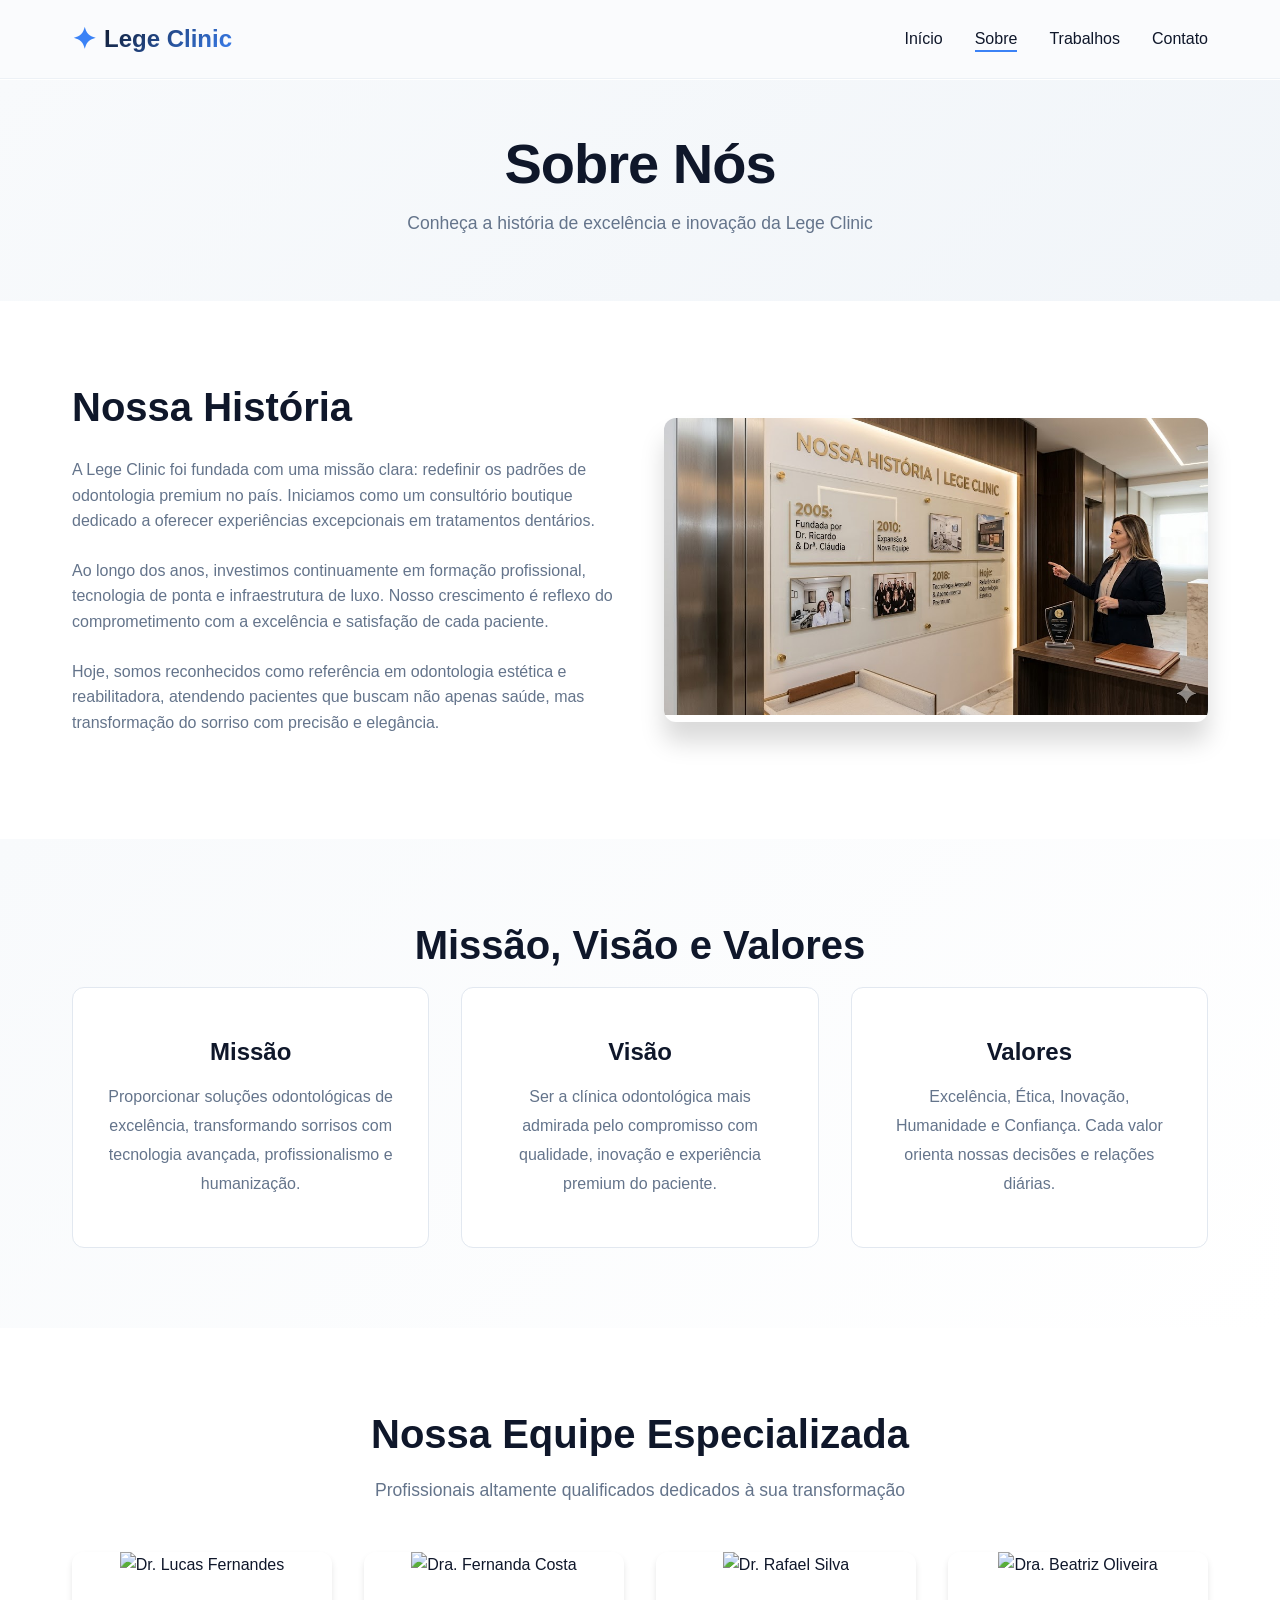
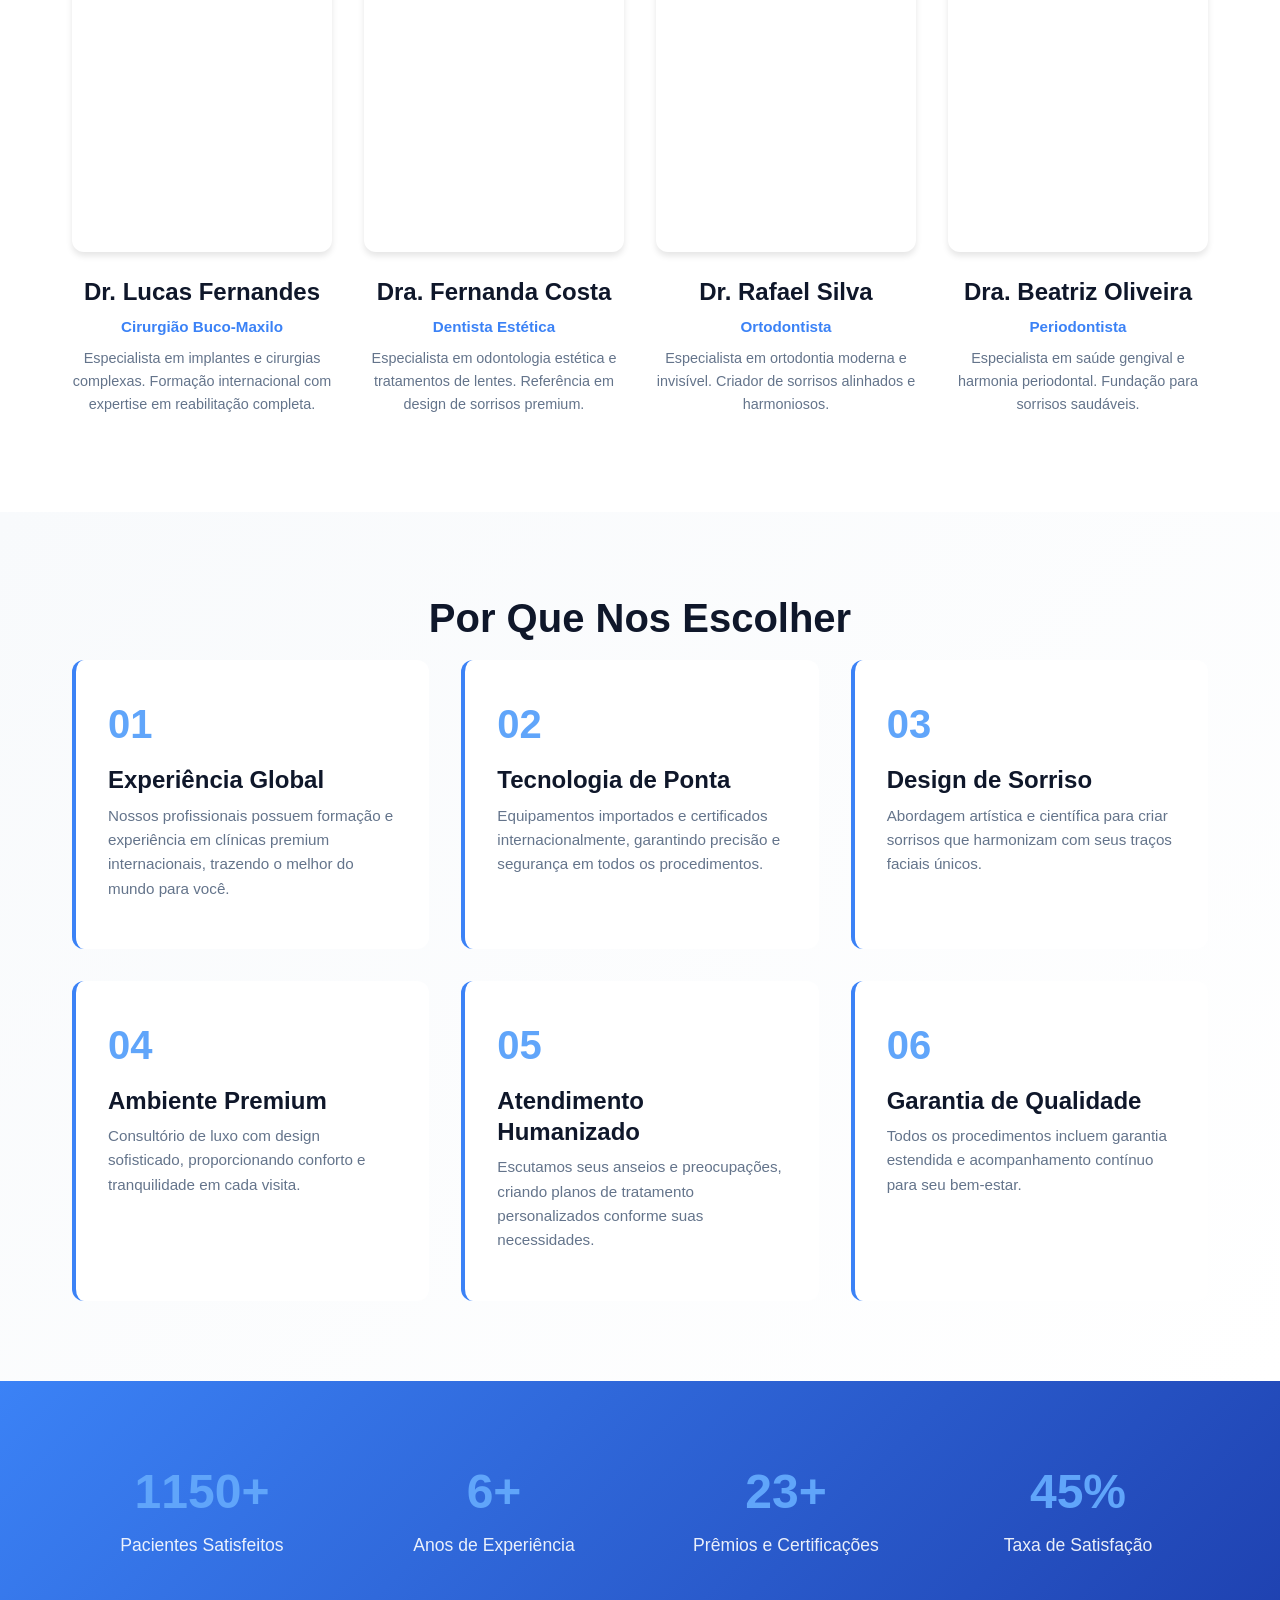
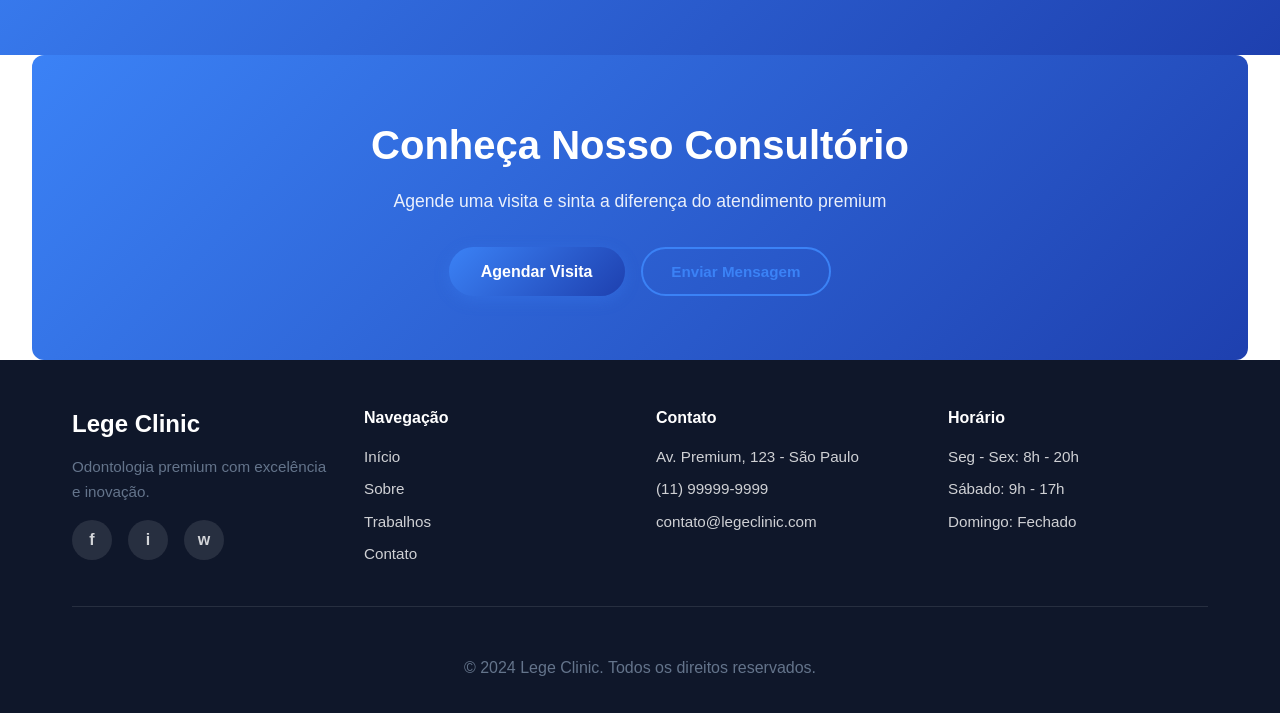
==== sobre.html @ b1e6cc41 "docs: finalização do site de clinica" ====
<!DOCTYPE html>
<html lang="pt-BR">
<head>
    <meta charset="UTF-8">
    <meta name="viewport" content="width=device-width, initial-scale=1.0">
    <title>Sobre - Lege Clinic</title>
    <link rel="stylesheet" href="style.css">
</head>
<body>
    <!-- Navigation -->
    <nav class="navbar">
        <div class="navbar-container">
            <div class="navbar-logo">
                <a href="index.html">
                    <span class="logo-icon">✦</span>
                    <span class="logo-text">Lege Clinic</span>
                </a>
            </div>
            <ul class="nav-menu">
                <li class="nav-item"><a href="index.html" class="nav-link">Início</a></li>
                <li class="nav-item"><a href="sobre.html" class="nav-link active">Sobre</a></li>
                <li class="nav-item"><a href="trabalhos.html" class="nav-link">Trabalhos</a></li>
                <li class="nav-item"><a href="contato.html" class="nav-link">Contato</a></li>
            </ul>
            <div class="hamburger">
                <span></span>
                <span></span>
                <span></span>
            </div>
        </div>
    </nav>

    <!-- Page Header -->
    <div class="page-header">
        <div class="container">
            <h1>Sobre Nós</h1>
            <p>Conheça a história de excelência e inovação da Lege Clinic</p>
        </div>
    </div>

    <!-- About Story -->
    <section class="about-story">
        <div class="container">
            <div class="story-content">
                <div class="story-text">
                    <h2>Nossa História</h2>
                    <p>A Lege Clinic foi fundada com uma missão clara: redefinir os padrões de odontologia premium no país. Iniciamos como um consultório boutique dedicado a oferecer experiências excepcionais em tratamentos dentários.</p>
                    <p>Ao longo dos anos, investimos continuamente em formação profissional, tecnologia de ponta e infraestrutura de luxo. Nosso crescimento é reflexo do comprometimento com a excelência e satisfação de cada paciente.</p>
                    <p>Hoje, somos reconhecidos como referência em odontologia estética e reabilitadora, atendendo pacientes que buscam não apenas saúde, mas transformação do sorriso com precisão e elegância.</p>
                </div>
                <div class="story-image">
                    <img src="img/História da Clínica.jpg" alt="História da Clínica">
                </div>
            </div>
        </div>
    </section>

    <!-- Mission Vision Values -->
    <section class="mvv">
        <div class="container">
            <h2 class="section-center">Missão, Visão e Valores</h2>
            <div class="mvv-grid">
                <div class="mvv-card">
                    <div class="mvv-icon icon-mission"></div>
                    <h3>Missão</h3>
                    <p>Proporcionar soluções odontológicas de excelência, transformando sorrisos com tecnologia avançada, profissionalismo e humanização.</p>
                </div>
                <div class="mvv-card">
                    <div class="mvv-icon icon-vision"></div>
                    <h3>Visão</h3>
                    <p>Ser a clínica odontológica mais admirada pelo compromisso com qualidade, inovação e experiência premium do paciente.</p>
                </div>
                <div class="mvv-card">
                    <div class="mvv-icon icon-values"></div>
                    <h3>Valores</h3>
                    <p>Excelência, Ética, Inovação, Humanidade e Confiança. Cada valor orienta nossas decisões e relações diárias.</p>
                </div>
            </div>
        </div>
    </section>

    <!-- Team Section -->
    <section class="team">
        <div class="container">
            <div class="section-header">
                <h2>Nossa Equipe Especializada</h2>
                <p>Profissionais altamente qualificados dedicados à sua transformação</p>
            </div>
            <div class="team-grid">
                <div class="team-member">
                    <div class="member-image">
                        <img src="https://images.unsplash.com/photo-1507003211169-0a1dd7228f2d?w=400&h=400&fit=crop" alt="Dr. Lucas Fernandes">
                    </div>
                    <h3>Dr. Lucas Fernandes</h3>
                    <p class="speciality">Cirurgião Buco-Maxilo</p>
                    <p class="bio">Especialista em implantes e cirurgias complexas. Formação internacional com expertise em reabilitação completa.</p>
                </div>
                <div class="team-member">
                    <div class="member-image">
                        <img src="https://images.unsplash.com/photo-1494790108377-be9c29b29330?w=400&h=400&fit=crop" alt="Dra. Fernanda Costa">
                    </div>
                    <h3>Dra. Fernanda Costa</h3>
                    <p class="speciality">Dentista Estética</p>
                    <p class="bio">Especialista em odontologia estética e tratamentos de lentes. Referência em design de sorrisos premium.</p>
                </div>
                <div class="team-member">
                    <div class="member-image">
                        <img src="https://images.unsplash.com/photo-1500648767791-00dcc994a43e?w=400&h=400&fit=crop" alt="Dr. Rafael Silva">
                    </div>
                    <h3>Dr. Rafael Silva</h3>
                    <p class="speciality">Ortodontista</p>
                    <p class="bio">Especialista em ortodontia moderna e invisível. Criador de sorrisos alinhados e harmoniosos.</p>
                </div>
                <div class="team-member">
                    <div class="member-image">
                        <img src="https://images.unsplash.com/photo-1438761681033-6461ffad8d80?w=400&h=400&fit=crop" alt="Dra. Beatriz Oliveira">
                    </div>
                    <h3>Dra. Beatriz Oliveira</h3>
                    <p class="speciality">Periodontista</p>
                    <p class="bio">Especialista em saúde gengival e harmonia periodontal. Fundação para sorrisos saudáveis.</p>
                </div>
            </div>
        </div>
    </section>

    <!-- Why Choose Section -->
    <section class="why-choose">
        <div class="container">
            <h2 class="section-center">Por Que Nos Escolher</h2>
            <div class="reasons-grid">
                <div class="reason-card">
                    <div class="reason-number">01</div>
                    <h3>Experiência Global</h3>
                    <p>Nossos profissionais possuem formação e experiência em clínicas premium internacionais, trazendo o melhor do mundo para você.</p>
                </div>
                <div class="reason-card">
                    <div class="reason-number">02</div>
                    <h3>Tecnologia de Ponta</h3>
                    <p>Equipamentos importados e certificados internacionalmente, garantindo precisão e segurança em todos os procedimentos.</p>
                </div>
                <div class="reason-card">
                    <div class="reason-number">03</div>
                    <h3>Design de Sorriso</h3>
                    <p>Abordagem artística e científica para criar sorrisos que harmonizam com seus traços faciais únicos.</p>
                </div>
                <div class="reason-card">
                    <div class="reason-number">04</div>
                    <h3>Ambiente Premium</h3>
                    <p>Consultório de luxo com design sofisticado, proporcionando conforto e tranquilidade em cada visita.</p>
                </div>
                <div class="reason-card">
                    <div class="reason-number">05</div>
                    <h3>Atendimento Humanizado</h3>
                    <p>Escutamos seus anseios e preocupações, criando planos de tratamento personalizados conforme suas necessidades.</p>
                </div>
                <div class="reason-card">
                    <div class="reason-number">06</div>
                    <h3>Garantia de Qualidade</h3>
                    <p>Todos os procedimentos incluem garantia estendida e acompanhamento contínuo para seu bem-estar.</p>
                </div>
            </div>
        </div>
    </section>

    <!-- Stats Section -->
    <section class="stats">
        <div class="container">
            <div class="stats-grid">
                <div class="stat-item">
                    <h3 class="stat-number">2500+</h3>
                    <p>Pacientes Satisfeitos</p>
                </div>
                <div class="stat-item">
                    <h3 class="stat-number">15+</h3>
                    <p>Anos de Experiência</p>
                </div>
                <div class="stat-item">
                    <h3 class="stat-number">50+</h3>
                    <p>Prêmios e Certificações</p>
                </div>
                <div class="stat-item">
                    <h3 class="stat-number">99%</h3>
                    <p>Taxa de Satisfação</p>
                </div>
            </div>
        </div>
    </section>

    <!-- CTA Section -->
    <section class="cta-section">
        <div class="container">
            <div class="cta-content">
                <h2>Conheça Nosso Consultório</h2>
                <p>Agende uma visita e sinta a diferença do atendimento premium</p>
                <div class="cta-buttons">
                    <button class="btn btn-primary">Agendar Visita</button>
                    <a href="contato.html" class="btn btn-outline">Enviar Mensagem</a>
                </div>
            </div>
        </div>
    </section>

    <!-- Footer -->
    <footer class="footer">
        <div class="container">
            <div class="footer-content">
                <div class="footer-section">
                    <h3>Lege Clinic</h3>
                    <p>Odontologia premium com excelência e inovação.</p>
                    <div class="social-links">
                        <a href="#" class="social-icon">f</a>
                        <a href="#" class="social-icon">i</a>
                        <a href="#" class="social-icon">w</a>
                    </div>
                </div>
                <div class="footer-section">
                    <h4>Navegação</h4>
                    <ul>
                        <li><a href="index.html">Início</a></li>
                        <li><a href="sobre.html">Sobre</a></li>
                        <li><a href="trabalhos.html">Trabalhos</a></li>
                        <li><a href="contato.html">Contato</a></li>
                    </ul>
                </div>
                <div class="footer-section">
                    <h4>Contato</h4>
                    <ul>
                        <li><span class="icon-location"></span> Av. Premium, 123 - São Paulo</li>
                        <li><span class="icon-phone"></span> (11) 99999-9999</li>
                        <li><span class="icon-email"></span> contato@legeclinic.com</li>
                    </ul>
                </div>
                <div class="footer-section">
                    <h4>Horário</h4>
                    <ul>
                        <li>Seg - Sex: 8h - 20h</li>
                        <li>Sábado: 9h - 17h</li>
                        <li>Domingo: Fechado</li>
                    </ul>
                </div>
            </div>
            <div class="footer-bottom">
                <p>&copy; 2024 Lege Clinic. Todos os direitos reservados.</p>
            </div>
        </div>
    </footer>

    <script src="script.js"></script>
</body>
</html>
---- style.css ----
/* ===== CSS Variables ===== */
:root {
    --primary-color: #0f172a;
    --secondary-color: #1e293b;
    --accent-color: #3b82f6;
    --accent-light: #60a5fa;
    --text-dark: #0f172a;
    --text-light: #64748b;
    --text-white: #ffffff;
    --bg-light: #f8fafc;
    --bg-white: #ffffff;
    --border-color: #e2e8f0;
    --shadow-sm: 0 1px 2px rgba(0, 0, 0, 0.05);
    --shadow-md: 0 4px 6px rgba(0, 0, 0, 0.1);
    --shadow-lg: 0 10px 15px rgba(0, 0, 0, 0.1);
    --shadow-xl: 0 20px 25px rgba(0, 0, 0, 0.15);
    --transition: all 0.3s cubic-bezier(0.4, 0, 0.2, 1);
}

/* ===== Global Styles ===== */
* {
    margin: 0;
    padding: 0;
    box-sizing: border-box;
}

html {
    scroll-behavior: smooth;
}

body {
    font-family: 'Segoe UI', -apple-system, BlinkMacSystemFont, 'Helvetica Neue', sans-serif;
    background-color: var(--bg-white);
    color: var(--text-dark);
    line-height: 1.6;
    overflow-x: hidden;
}

/* ===== Typography ===== */
h1, h2, h3, h4, h5, h6 {
    font-weight: 600;
    color: var(--text-dark);
    line-height: 1.3;
}

h1 {
    font-size: 3.5rem;
    letter-spacing: -1px;
}

h2 {
    font-size: 2.5rem;
    margin-bottom: 1rem;
}

h3 {
    font-size: 1.5rem;
    margin-bottom: 0.5rem;
}

p {
    color: var(--text-light);
    font-size: 1rem;
    margin-bottom: 1rem;
}

a {
    text-decoration: none;
    color: inherit;
    transition: var(--transition);
}

/* ===== Container ===== */
.container {
    max-width: 1200px;
    margin: 0 auto;
    padding: 0 2rem;
}

/* ===== Navbar ===== */
.navbar {
    position: fixed;
    top: 0;
    left: 0;
    right: 0;
    background: rgba(248, 250, 252, 0.7);
    backdrop-filter: blur(10px);
    border-bottom: 1px solid rgba(226, 232, 240, 0.5);
    z-index: 1000;
    transition: var(--transition);
}

.navbar.scrolled {
    background: rgba(248, 250, 252, 0.95);
    box-shadow: var(--shadow-md);
}

.navbar-container {
    max-width: 1200px;
    margin: 0 auto;
    padding: 1rem 2rem;
    display: flex;
    justify-content: space-between;
    align-items: center;
}

.navbar-logo a {
    display: flex;
    align-items: center;
    gap: 0.5rem;
    font-size: 1.5rem;
    font-weight: 700;
    color: var(--primary-color);
}

.logo-icon {
    color: var(--accent-color);
    font-size: 1.8rem;
}

.logo-text {
    background: linear-gradient(135deg, #0f172a, #3b82f6);
    -webkit-background-clip: text;
    -webkit-text-fill-color: transparent;
    background-clip: text;
}

.nav-menu {
    display: flex;
    gap: 2rem;
    list-style: none;
}

.nav-link {
    color: var(--text-dark);
    font-weight: 500;
    position: relative;
}

.nav-link::after {
    content: '';
    position: absolute;
    bottom: -5px;
    left: 0;
    width: 0;
    height: 2px;
    background-color: var(--accent-color);
    transition: var(--transition);
}

.nav-link:hover::after,
.nav-link.active::after {
    width: 100%;
}

.hamburger {
    display: none;
    flex-direction: column;
    cursor: pointer;
}

.hamburger span {
    width: 25px;
    height: 3px;
    background-color: var(--primary-color);
    margin: 5px 0;
    border-radius: 2px;
    transition: var(--transition);
}

/* ===== Hero Section ===== */
.hero {
    margin-top: 80px;
    min-height: calc(100vh - 80px);
    display: flex;
    align-items: center;
    justify-content: center;
    position: relative;
    overflow: hidden;
    background: linear-gradient(135deg, #f8fafc 0%, #f1f5f9 100%);
}

.hero-background {
    position: absolute;
    inset: 0;
    z-index: -1;
}

.gradient-blob {
    position: absolute;
    border-radius: 40% 60% 70% 30% / 40% 50% 60% 50%;
    opacity: 0.3;
    animation: blob 7s infinite;
}

.blob-1 {
    width: 300px;
    height: 300px;
    background: linear-gradient(45deg, #3b82f6, #60a5fa);
    top: -10%;
    right: -5%;
    animation-delay: 0s;
}

.blob-2 {
    width: 250px;
    height: 250px;
    background: linear-gradient(45deg, #93c5fd, #dbeafe);
    bottom: 10%;
    left: 10%;
    animation-delay: 2s;
}

.blob-3 {
    width: 200px;
    height: 200px;
    background: linear-gradient(45deg, #bfdbfe, #e0e7ff);
    top: 50%;
    right: 5%;
    animation-delay: 4s;
}

@keyframes blob {
    0%, 100% {
        transform: translate(0, 0) scale(1);
    }
    33% {
        transform: translate(30px, -50px) scale(1.1);
    }
    66% {
        transform: translate(-20px, 20px) scale(0.9);
    }
}

.hero-content {
    position: relative;
    z-index: 1;
    text-align: center;
    max-width: 700px;
    animation: fadeInUp 0.8s ease-out;
}

@keyframes fadeInUp {
    from {
        opacity: 0;
        transform: translateY(30px);
    }
    to {
        opacity: 1;
        transform: translateY(0);
    }
}

.hero-title {
    font-size: 4rem;
    margin-bottom: 1rem;
    background: linear-gradient(135deg, #0f172a, #3b82f6);
    -webkit-background-clip: text;
    -webkit-text-fill-color: transparent;
    background-clip: text;
    animation: fadeInUp 0.8s ease-out 0.1s both;
}

.hero-subtitle {
    font-size: 1.3rem;
    color: var(--text-light);
    margin-bottom: 2rem;
    animation: fadeInUp 0.8s ease-out 0.2s both;
}

.hero-cta {
    display: flex;
    gap: 1rem;
    justify-content: center;
    animation: fadeInUp 0.8s ease-out 0.3s both;
}

/* ===== Buttons ===== */
.btn {
    padding: 0.75rem 2rem;
    border: none;
    border-radius: 50px;
    font-size: 1rem;
    font-weight: 600;
    cursor: pointer;
    transition: var(--transition);
    display: inline-block;
    text-align: center;
}

.btn-primary {
    background: linear-gradient(135deg, #3b82f6, #1e40af);
    color: white;
    box-shadow: 0 4px 15px rgba(59, 130, 246, 0.3);
}

.btn-primary:hover {
    transform: translateY(-2px);
    box-shadow: 0 6px 20px rgba(59, 130, 246, 0.4);
}

.btn-secondary {
    background: transparent;
    color: var(--accent-color);
    border: 2px solid var(--accent-color);
}

.btn-secondary:hover {
    background: var(--accent-color);
    color: white;
    transform: translateY(-2px);
}

.btn-outline {
    background: transparent;
    color: var(--accent-color);
    border: 2px solid var(--accent-color);
    padding: 0.65rem 1.8rem;
    font-size: 0.95rem;
}

.btn-outline:hover {
    background: var(--accent-color);
    color: white;
    transform: translateY(-2px);
}

/* ===== Sections ===== */
section {
    padding: 5rem 0;
}

.section-header {
    text-align: center;
    margin-bottom: 3rem;
    animation: fadeInUp 0.6s ease-out;
}

.section-header h2 {
    font-size: 2.5rem;
    margin-bottom: 1rem;
}

.section-header p {
    font-size: 1.1rem;
    color: var(--text-light);
    max-width: 600px;
    margin: 0 auto;
}

.section-center {
    text-align: center;
}

/* ===== Services Preview ===== */
.services-preview {
    background: linear-gradient(135deg, #f8fafc 0%, #ffffff 100%);
}

.services-grid {
    display: grid;
    grid-template-columns: repeat(auto-fit, minmax(250px, 1fr));
    gap: 2rem;
    margin-bottom: 2rem;
}

.service-card {
    background: white;
    padding: 2rem;
    border-radius: 12px;
    text-align: center;
    border: 1px solid var(--border-color);
    transition: var(--transition);
    animation: fadeInUp 0.6s ease-out;
}

.service-card:hover {
    transform: translateY(-10px);
    box-shadow: var(--shadow-xl);
    border-color: var(--accent-light);
}

.service-icon {
    font-size: 3rem;
    margin-bottom: 1rem;
    animation: float 3s ease-in-out infinite;
}

@keyframes float {
    0%, 100% {
        transform: translateY(0px);
    }
    50% {
        transform: translateY(-10px);
    }
}

.service-card h3 {
    margin-bottom: 0.5rem;
}

.service-card p {
    font-size: 0.95rem;
    color: var(--text-light);
}

.view-all {
    text-align: center;
}

.link-arrow {
    color: var(--accent-color);
    font-weight: 600;
    display: inline-flex;
    align-items: center;
    gap: 0.5rem;
    transition: var(--transition);
}

.link-arrow:hover {
    gap: 1rem;
}

/* ===== Diferenciais ===== */
.diferenciais {
    background: white;
}

.diferencial-content {
    display: grid;
    grid-template-columns: 1fr 1fr;
    gap: 3rem;
    align-items: center;
}

.diferencial-text h2 {
    margin-bottom: 1rem;
}

.diferencial-text > p {
    margin-bottom: 2rem;
}

.diferencial-list {
    list-style: none;
}

.diferencial-list li {
    display: flex;
    gap: 1rem;
    margin-bottom: 1.5rem;
    padding: 1rem;
    background: linear-gradient(135deg, rgba(59, 130, 246, 0.05), transparent);
    border-radius: 8px;
    transition: var(--transition);
    animation: slideInLeft 0.6s ease-out;
}

@keyframes slideInLeft {
    from {
        opacity: 0;
        transform: translateX(-30px);
    }
    to {
        opacity: 1;
        transform: translateX(0);
    }
}

.diferencial-list li:hover {
    background: linear-gradient(135deg, rgba(59, 130, 246, 0.1), transparent);
    transform: translateX(5px);
}

.check {
    color: var(--accent-color);
    font-weight: 700;
    font-size: 1.3rem;
    flex-shrink: 0;
}

.diferencial-list h4 {
    color: var(--text-dark);
    margin-bottom: 0.25rem;
}

.diferencial-list p {
    font-size: 0.9rem;
    margin-bottom: 0;
}

.diferencial-image {
    position: relative;
}

.image-placeholder {
    border-radius: 12px;
    overflow: hidden;
    box-shadow: var(--shadow-xl);
    animation: fadeInRight 0.8s ease-out;
}

@keyframes fadeInRight {
    from {
        opacity: 0;
        transform: translateX(30px);
    }
    to {
        opacity: 1;
        transform: translateX(0);
    }
}

.image-placeholder img {
    width: 100%;
    height: auto;
    object-fit: cover;
    transition: var(--transition);
}

.diferencial-image:hover img {
    transform: scale(1.05);
}

/* ===== Testimonials ===== */
.testimonials {
    background: linear-gradient(135deg, #f8fafc 0%, #ffffff 100%);
}

.testimonials-grid {
    display: grid;
    grid-template-columns: repeat(auto-fit, minmax(300px, 1fr));
    gap: 2rem;
}

.testimonial-card {
    background: white;
    padding: 2rem;
    border-radius: 12px;
    border: 1px solid var(--border-color);
    transition: var(--transition);
    animation: fadeInUp 0.6s ease-out;
}

.testimonial-card:hover {
    transform: translateY(-5px);
    box-shadow: var(--shadow-lg);
    border-color: var(--accent-light);
}

.stars {
    color: #fbbf24;
    font-size: 1.2rem;
    margin-bottom: 1rem;
}

.testimonial-card p {
    font-style: italic;
    margin-bottom: 1.5rem;
    color: var(--text-light);
}

.testimonial-author h4 {
    color: var(--text-dark);
    margin-bottom: 0.25rem;
}

.testimonial-author p {
    font-size: 0.85rem;
    margin-bottom: 0;
}

/* ===== CTA Section ===== */
.cta-section {
    background: linear-gradient(135deg, #3b82f6 0%, #1e40af 100%);
    color: white;
    text-align: center;
    padding: 4rem 0;
    border-radius: 12px;
    margin: 0 2rem;
}

.cta-content h2 {
    color: white;
    margin-bottom: 1rem;
}

.cta-content p {
    color: rgba(255, 255, 255, 0.9);
    font-size: 1.1rem;
    margin-bottom: 2rem;
}

.cta-buttons {
    display: flex;
    gap: 1rem;
    justify-content: center;
    flex-wrap: wrap;
}

/* ===== Page Header ===== */
.page-header {
    margin-top: 80px;
    padding: 3rem 0;
    background: linear-gradient(135deg, #f8fafc 0%, #f1f5f9 100%);
    text-align: center;
}

.page-header h1 {
    margin-bottom: 0.5rem;
}

.page-header p {
    font-size: 1.1rem;
}

/* ===== About Story ===== */
.about-story {
    padding: 5rem 0;
}

.story-content {
    display: grid;
    grid-template-columns: 1fr 1fr;
    gap: 3rem;
    align-items: center;
}

.story-text h2 {
    margin-bottom: 1.5rem;
}

.story-text p {
    margin-bottom: 1.5rem;
}

.story-image {
    border-radius: 12px;
    overflow: hidden;
    box-shadow: var(--shadow-xl);
}

.story-image img {
    width: 100%;
    height: auto;
}

/* ===== MVV Section ===== */
.mvv {
    background: linear-gradient(135deg, #f8fafc 0%, #ffffff 100%);
}

.mvv-grid {
    display: grid;
    grid-template-columns: repeat(auto-fit, minmax(280px, 1fr));
    gap: 2rem;
}

.mvv-card {
    background: white;
    padding: 2rem;
    border-radius: 12px;
    text-align: center;
    border: 1px solid var(--border-color);
    transition: var(--transition);
    animation: fadeInUp 0.6s ease-out;
}

.mvv-card:hover {
    transform: translateY(-10px);
    box-shadow: var(--shadow-lg);
    border-color: var(--accent-light);
}

.mvv-icon {
    font-size: 3rem;
    margin-bottom: 1rem;
}

.mvv-card h3 {
    margin-bottom: 1rem;
}

.mvv-card p {
    line-height: 1.8;
}

/* ===== Team Section ===== */
.team {
    background: white;
}

.team-grid {
    display: grid;
    grid-template-columns: repeat(auto-fit, minmax(250px, 1fr));
    gap: 2rem;
}

.team-member {
    text-align: center;
    animation: fadeInUp 0.6s ease-out;
}

.member-image {
    border-radius: 12px;
    overflow: hidden;
    margin-bottom: 1.5rem;
    box-shadow: var(--shadow-md);
    height: 300px;
    transition: var(--transition);
}

.member-image img {
    width: 100%;
    height: 100%;
    object-fit: cover;
    transition: var(--transition);
}

.team-member:hover .member-image img {
    transform: scale(1.05);
}

.team-member h3 {
    margin-bottom: 0.5rem;
}

.speciality {
    color: var(--accent-color);
    font-weight: 600;
    font-size: 0.95rem;
    margin-bottom: 0.5rem;
}

.bio {
    font-size: 0.9rem;
    color: var(--text-light);
}

/* ===== Why Choose Section ===== */
.why-choose {
    background: linear-gradient(135deg, #f8fafc 0%, #ffffff 100%);
}

.reasons-grid {
    display: grid;
    grid-template-columns: repeat(auto-fit, minmax(300px, 1fr));
    gap: 2rem;
}

.reason-card {
    background: white;
    padding: 2rem;
    border-radius: 12px;
    border-left: 4px solid var(--accent-color);
    transition: var(--transition);
    animation: fadeInUp 0.6s ease-out;
}

.reason-card:hover {
    transform: translateY(-5px);
    box-shadow: var(--shadow-md);
}

.reason-number {
    font-size: 2.5rem;
    font-weight: 700;
    color: var(--accent-light);
    margin-bottom: 0.5rem;
}

.reason-card h3 {
    margin-bottom: 0.5rem;
}

.reason-card p {
    font-size: 0.95rem;
}

/* ===== Stats Section ===== */
.stats {
    background: linear-gradient(135deg, #3b82f6 0%, #1e40af 100%);
    color: white;
}

.stats-grid {
    display: grid;
    grid-template-columns: repeat(auto-fit, minmax(200px, 1fr));
    gap: 2rem;
    text-align: center;
}

.stat-item {
    animation: fadeInUp 0.6s ease-out;
}

.stat-number {
    font-size: 3rem;
    font-weight: 700;
    margin-bottom: 0.5rem;
    color: #60a5fa;
}

.stat-item p {
    color: rgba(255, 255, 255, 0.9);
    font-size: 1.1rem;
}

/* ===== Filter Section ===== */
.filter-section {
    background: white;
    padding: 2rem 0;
    text-align: center;
}

.filter-tabs {
    display: flex;
    gap: 1rem;
    justify-content: center;
    flex-wrap: wrap;
}

.filter-btn {
    padding: 0.6rem 1.5rem;
    border: 2px solid var(--border-color);
    background: white;
    border-radius: 30px;
    font-weight: 600;
    cursor: pointer;
    transition: var(--transition);
    color: var(--text-dark);
}

.filter-btn:hover,
.filter-btn.active {
    background: var(--accent-color);
    color: white;
    border-color: var(--accent-color);
}

/* ===== Gallery ===== */
.gallery {
    background: linear-gradient(135deg, #f8fafc 0%, #ffffff 100%);
}

.gallery-grid {
    display: grid;
    grid-template-columns: repeat(auto-fit, minmax(300px, 1fr));
    gap: 2rem;
}

.gallery-item {
    animation: fadeInUp 0.6s ease-out;
}

.gallery-item.hidden {
    display: none;
}

.gallery-card {
    background: white;
    border-radius: 12px;
    overflow: hidden;
    box-shadow: var(--shadow-md);
    transition: var(--transition);
}

.gallery-card:hover {
    transform: translateY(-10px);
    box-shadow: var(--shadow-xl);
}

.before-after {
    position: relative;
    overflow: hidden;
    height: 300px;
}

.before,
.after {
    position: absolute;
    inset: 0;
}

.after {
    width: 50%;
    overflow: hidden;
}

.before-after img {
    width: 100%;
    height: 100%;
    object-fit: cover;
}

.label {
    position: absolute;
    top: 10px;
    font-size: 0.85rem;
    font-weight: 600;
    background: rgba(0, 0, 0, 0.5);
    color: white;
    padding: 0.3rem 0.8rem;
    border-radius: 20px;
    backdrop-filter: blur(5px);
}

.before .label {
    left: 10px;
}

.after .label {
    right: 10px;
}

.card-content-unitario {
    padding: 1.1rem;
    margin-top: 0.5rem;
}
.card-content-espacos {
    padding: 0.5rem;
    margin-top: 0.4rem;
}

.card-content {
    padding: 1.5rem;
    box-shadow: left, bottom, right 0px 2px 4px rgba(0, 0, 0, 0.1);
}

.card-content h3 {
    margin-bottom: 0.5rem;
}

.card-content p {
    font-size: 0.9rem;
    color: var(--text-light);
}

/* ===== Procedures ===== */
.procedures {
    background: white;
}

.procedures-grid {
    display: grid;
    grid-template-columns: repeat(auto-fit, minmax(280px, 1fr));
    gap: 2rem;
}

.procedure-card {
    background: linear-gradient(135deg, #f8fafc 0%, #ffffff 100%);
    padding: 2rem;
    border-radius: 12px;
    border: 1px solid var(--border-color);
    transition: var(--transition);
    animation: fadeInUp 0.6s ease-out;
}

.procedure-card:hover {
    transform: translateY(-5px);
    box-shadow: var(--shadow-lg);
    border-color: var(--accent-light);
}

.procedure-icon {
    font-size: 2.5rem;
    margin-bottom: 1rem;
}

.procedure-card h3 {
    margin-bottom: 1rem;
}

.procedure-card ul {
    list-style: none;
}

.procedure-card li {
    padding: 0.5rem 0;
    padding-left: 1.5rem;
    position: relative;
    font-size: 0.95rem;
    color: var(--text-light);
}

.procedure-card li::before {
    content: '✓';
    position: absolute;
    left: 0;
    color: var(--accent-color);
    font-weight: 700;
}

/* ===== Process Section ===== */
.process {
    background: linear-gradient(135deg, #f8fafc 0%, #ffffff 100%);
}

.process-timeline {
    display: grid;
    grid-template-columns: repeat(auto-fit, minmax(200px, 1fr));
    gap: 2rem;
    position: relative;
}

.process-step {
    background: white;
    padding: 2rem;
    border-radius: 12px;
    text-align: center;
    border: 2px solid var(--border-color);
    transition: var(--transition);
    animation: fadeInUp 0.6s ease-out;
}

.process-step:hover {
    border-color: var(--accent-color);
    transform: translateY(-5px);
    box-shadow: var(--shadow-md);
}

.step-number {
    font-size: 2rem;
    font-weight: 700;
    color: var(--accent-color);
    margin-bottom: 0.5rem;
}

.process-step h3 {
    margin-bottom: 0.5rem;
}

.process-step p {
    font-size: 0.9rem;
}

.timeline-connector {
    display: none;
}

/* ===== Contact Section ===== */
.contact-section {
    background: linear-gradient(135deg, #f8fafc 0%, #ffffff 100%);
}

.contact-wrapper {
    display: grid;
    grid-template-columns: 1fr 1fr;
    gap: 3rem;
}

.contact-form-wrapper h2 {
    margin-bottom: 2rem;
}

.contact-form {
    display: flex;
    flex-direction: column;
    gap: 1.5rem;
}

.form-group {
    display: flex;
    flex-direction: column;
}

.form-group.full {
    grid-column: 1 / -1;
}

.form-group label {
    margin-bottom: 0.5rem;
    font-weight: 600;
    color: var(--text-dark);
}

.form-group input,
.form-group select,
.form-group textarea {
    padding: 0.75rem 1rem;
    border: 2px solid var(--border-color);
    border-radius: 8px;
    font-family: inherit;
    font-size: 1rem;
    transition: var(--transition);
}

.form-group input:focus,
.form-group select:focus,
.form-group textarea:focus {
    outline: none;
    border-color: var(--accent-color);
    box-shadow: 0 0 0 3px rgba(59, 130, 246, 0.1);
}

.form-group textarea {
    resize: vertical;
}

.contact-form button {
    margin-top: 1rem;
}

.contact-info-wrapper h2 {
    margin-bottom: 2rem;
}

.info-card {
    background: white;
    padding: 1.5rem;
    border-radius: 12px;
    border: 1px solid var(--border-color);
    margin-bottom: 1.5rem;
    transition: var(--transition);
    animation: slideInLeft 0.6s ease-out;
}

.info-card:hover {
    box-shadow: var(--shadow-md);
    transform: translateX(5px);
}

.info-icon {
    font-size: 2rem;
    margin-bottom: 0.5rem;
}

.info-card h3 {
    margin-bottom: 0.5rem;
}

.info-card p {
    font-size: 0.95rem;
    margin-bottom: 0.5rem;
}

.info-card a {
    color: var(--accent-color);
    font-weight: 600;
    text-decoration: none;
}

.info-card a:hover {
    text-decoration: underline;
}

.social-section {
    background: white;
    padding: 1.5rem;
    border-radius: 12px;
    border: 1px solid var(--border-color);
    animation: slideInLeft 0.6s ease-out;
}

.social-section h3 {
    margin-bottom: 1rem;
}

.social-links-large {
    display: flex;
    gap: 1rem;
}

.social-link-btn {
    width: 50px;
    height: 50px;
    display: flex;
    align-items: center;
    justify-content: center;
    background: linear-gradient(135deg, #3b82f6, #1e40af);
    color: white;
    border-radius: 50%;
    font-weight: 600;
    transition: var(--transition);
}

.social-link-btn:hover {
    transform: translateY(-3px);
    box-shadow: 0 4px 12px rgba(59, 130, 246, 0.3);
}
/* ===== Map Section ===== */
.map-section {
    background: white;
}

.map-container {
    border-radius: 12px;
    overflow: hidden;
    box-shadow: var(--shadow-lg);
    height: 400px;
}

.map-container iframe {
    width: 100%;
    height: 100%;
    border: none;
}

/* ===== Footer ===== */
.footer {
    background: var(--primary-color);
    color: rgba(255, 255, 255, 0.8);
    padding: 3rem 0 1rem;
}

.footer-content {
    display: grid;
    grid-template-columns: repeat(auto-fit, minmax(250px, 1fr));
    gap: 2rem;
    margin-bottom: 2rem;
    border-bottom: 1px solid rgba(255, 255, 255, 0.1);
    padding-bottom: 2rem;
}

.footer-section h3 {
    color: white;
    margin-bottom: 1rem;
}

.footer-section h4 {
    color: white;
    margin-bottom: 1rem;
    font-size: 1rem;
}

.footer-section p {
    font-size: 0.95rem;
    margin-bottom: 1rem;
}

.footer-section ul {
    list-style: none;
}

.footer-section li {
    margin-bottom: 0.5rem;
    font-size: 0.95rem;
}

.footer-section a {
    color: rgba(255, 255, 255, 0.8);
    transition: var(--transition);
}

.footer-section a:hover {
    color: white;
}

.social-links {
    display: flex;
    gap: 1rem;
    margin-top: 1rem;
}

.social-icon {
    width: 40px;
    height: 40px;
    display: flex;
    align-items: center;
    justify-content: center;
    background: rgba(255, 255, 255, 0.1);
    border-radius: 50%;
    font-weight: 600;
    transition: var(--transition);
    color: white;
}

.social-icon:hover {
    background: rgba(59, 130, 246, 0.5);
    transform: translateY(-3px);
}

.footer-bottom {
    text-align: center;
    padding-top: 1rem;
    font-size: 0.9rem;
    color: rgba(255, 255, 255, 0.6);
}

/* ===== Responsivo ===== */
@media (max-width: 768px) {
    .hamburger {
        display: flex;
    }

    .nav-menu {
        position: fixed;
        left: -100%;
        top: 70px;
        flex-direction: column;
        background-color: rgba(248, 250, 252, 0.98);
        width: 100%;
        text-align: center;
        transition: 0.3s;
        padding: 2rem 0;
        gap: 0;
        box-shadow: var(--shadow-md);
    }

    .nav-menu.active {
        left: 0;
    }

    .nav-item {
        padding: 1rem 0;
        border-bottom: 1px solid var(--border-color);
    }

    h1 {
        font-size: 2.5rem;
    }

    h2 {
        font-size: 2rem;
    }

    .hero-title {
        font-size: 2.5rem;
    }

    .hero-subtitle {
        font-size: 1rem;
    }

    .hero-cta {
        flex-direction: column;
    }

    .diferencial-content,
    .story-content,
    .contact-wrapper {
        grid-template-columns: 1fr;
    }

    .services-grid,
    .team-grid,
    .mvv-grid,
    .testimonials-grid,
    .reasons-grid,
    .procedures-grid {
        grid-template-columns: 1fr;
    }

    .stats-grid {
        grid-template-columns: 1fr 1fr;
    }

    .gallery-grid {
        grid-template-columns: 1fr;
    }

    .process-timeline {
        grid-template-columns: 1fr;
    }

    .cta-buttons {
        flex-direction: column;
    }

    .btn {
        width: 100%;
    }

    section {
        padding: 3rem 0;
    }

    .page-header {
        padding: 2rem 0;
    }

    .page-header h1 {
        font-size: 2rem;
    }

    .container {
        padding: 0 1rem;
    }

    .cta-section {
        margin: 0 1rem;
    }
}

@media (max-width: 480px) {
    h1 {
        font-size: 1.8rem;
    }

    h2 {
        font-size: 1.5rem;
    }

    .hero-title {
        font-size: 1.8rem;
    }

    .hero-subtitle {
        font-size: 0.95rem;
    }

    .section-header h2 {
        font-size: 1.5rem;
    }

    .stats-grid {
        grid-template-columns: 1fr;
    }

    .filter-tabs {
        gap: 0.5rem;
    }

    .filter-btn {
        padding: 0.5rem 1rem;
        font-size: 0.9rem;
    }

    .page-header h1 {
        font-size: 1.5rem;
    }

    .page-header p {
        font-size: 0.9rem;
    }

    .navbar-container {
        padding: 0.8rem 1rem;
    }

    .navbar-logo a {
        font-size: 1.3rem;
    }
}

/* ===== Animations ===== */
@keyframes slideIn {
    from {
        opacity: 0;
        transform: translateX(-50px);
    }
    to {
        opacity: 1;
        transform: translateX(0);
    }
}

.fade-in {
    animation: fadeInUp 0.6s ease-out;
}

/* ===== Scroll Effects ===== */
.scroll-reveal {
    opacity: 0;
    transform: translateY(30px);
    transition: var(--transition);
}

.scroll-reveal.active {
    opacity: 1;
    transform: translateY(0);
}
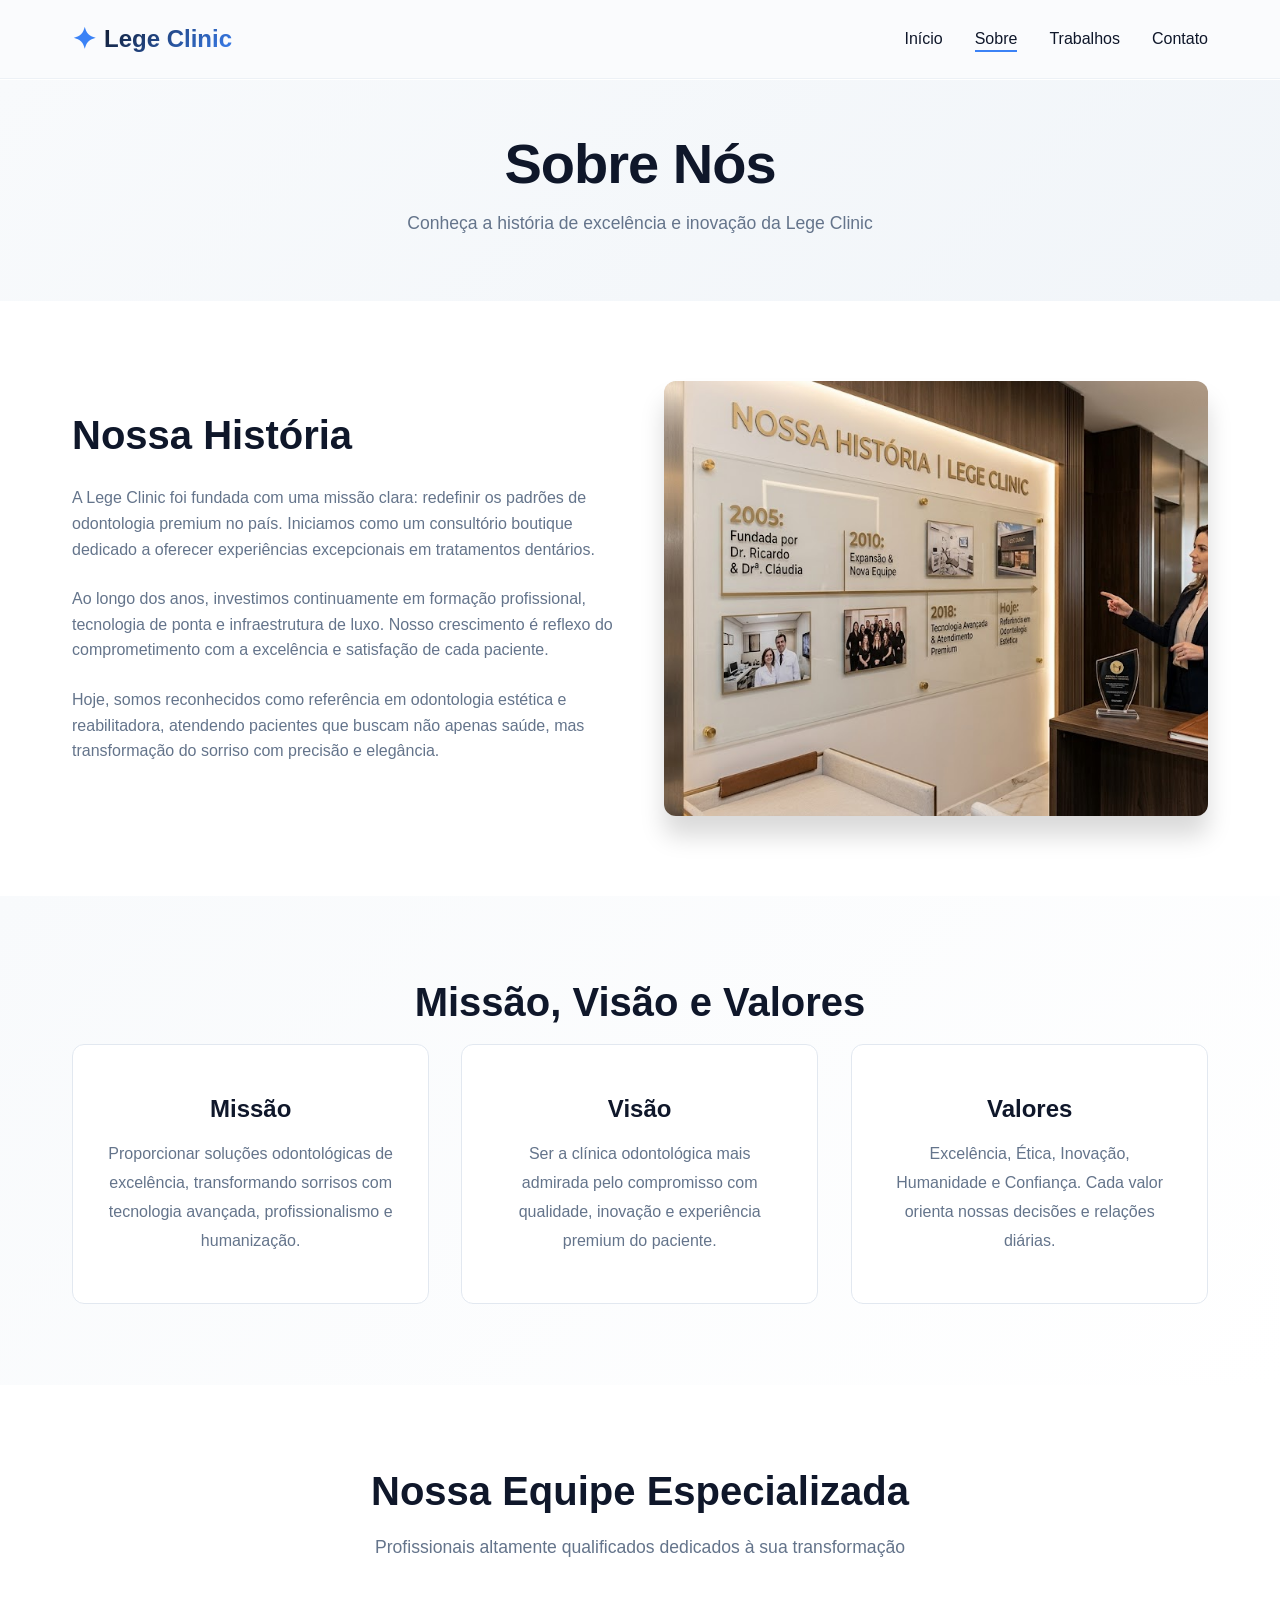
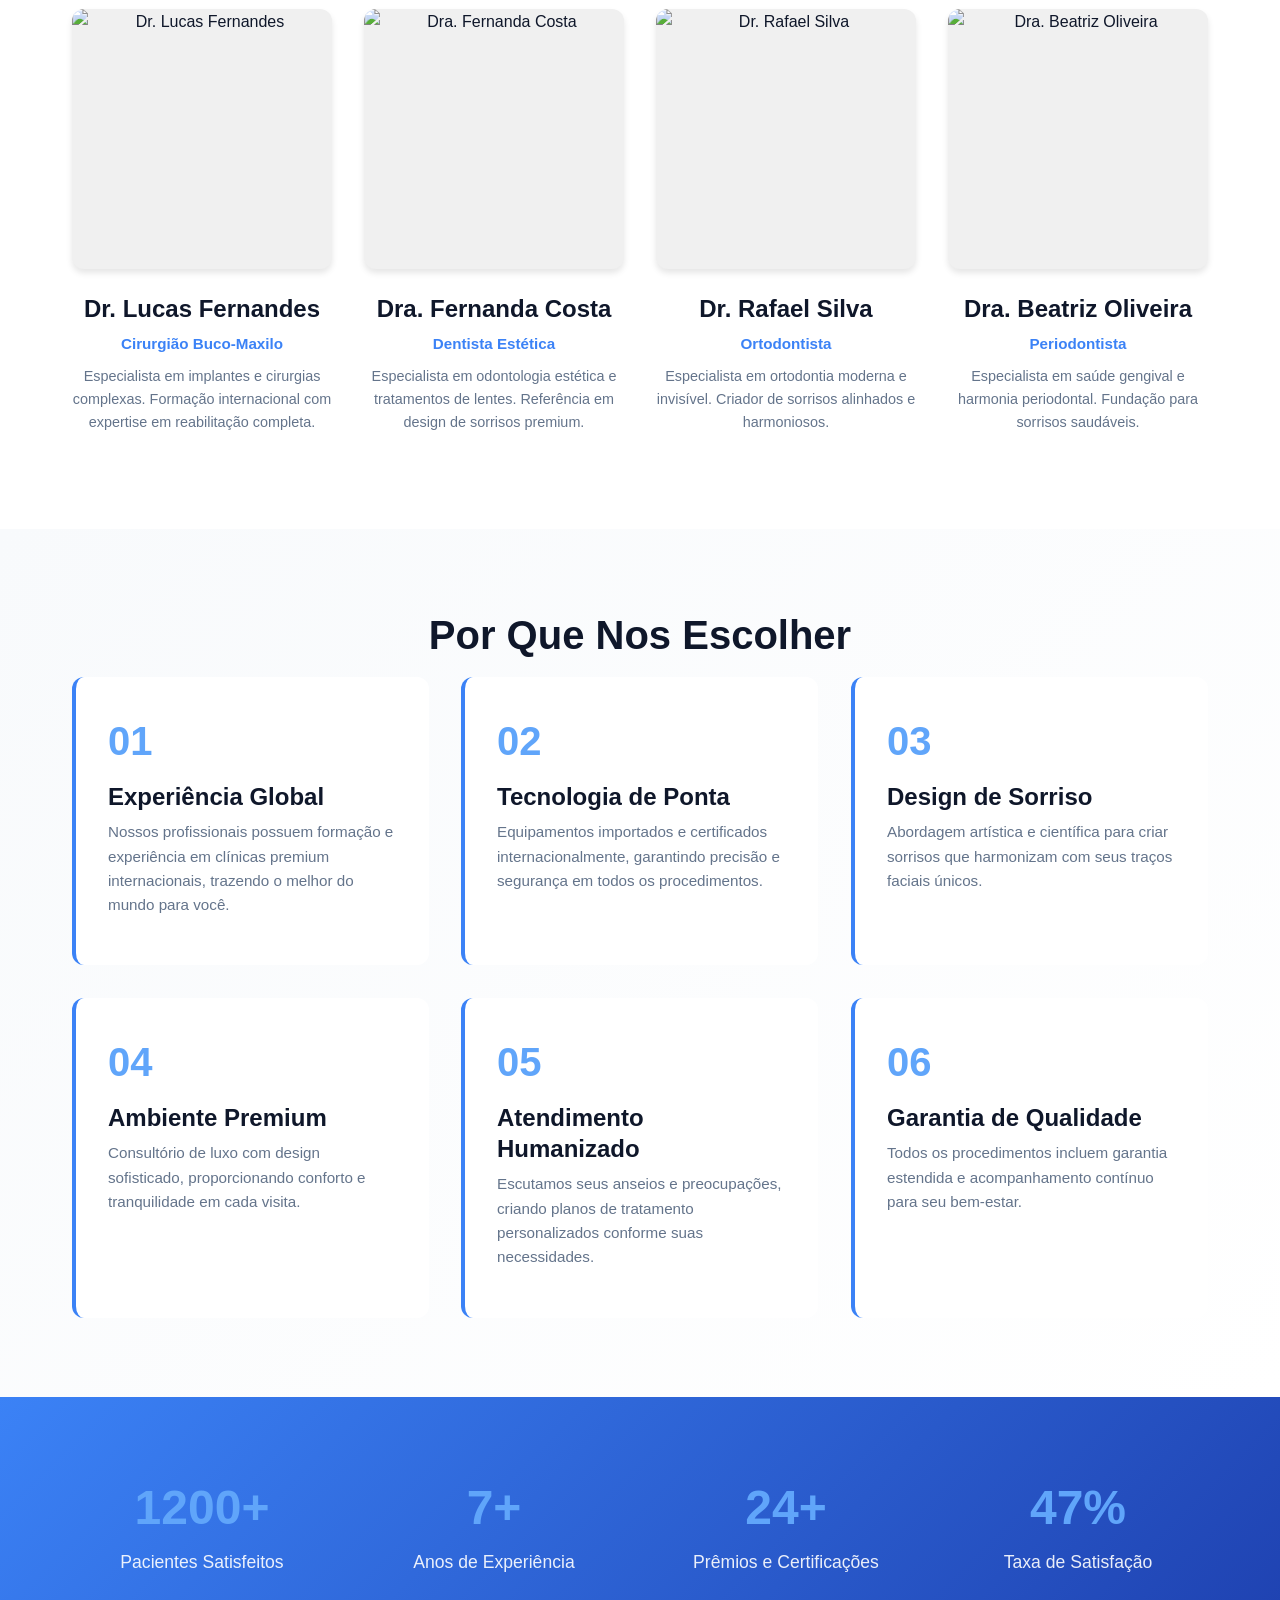
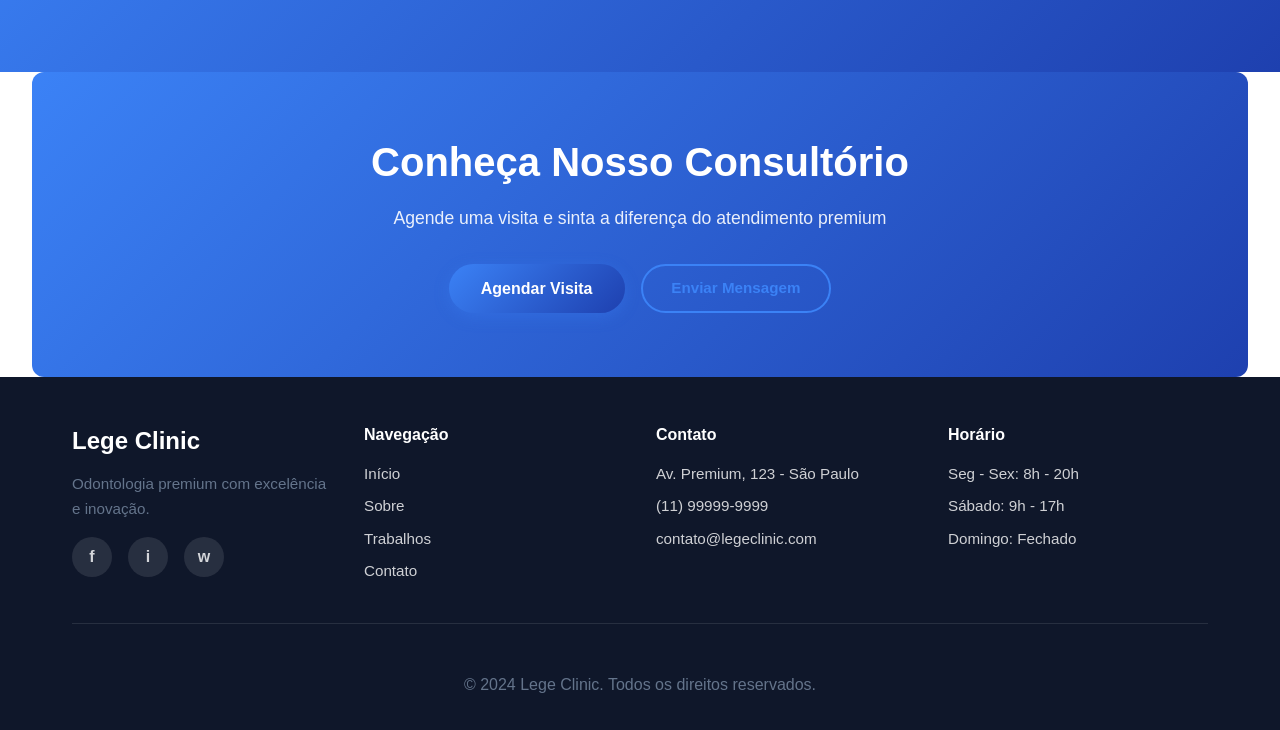
==== commit 9895ba9c: "perf: faz as imagens aparecerem automaticamente sem carregamento" ====
--- a/sobre.html
+++ b/sobre.html
@@ -5,6 +5,8 @@
     <meta name="viewport" content="width=device-width, initial-scale=1.0">
     <title>Sobre - Lege Clinic</title>
     <link rel="stylesheet" href="style.css">
+    <!-- Preload imagem acima da dobra -->
+    <link rel="preload" as="image" href="img/História da Clínica.jpg" type="image/jpeg">
 </head>
 <body>
     <!-- Navigation -->
@@ -49,7 +51,7 @@
                     <p>Hoje, somos reconhecidos como referência em odontologia estética e reabilitadora, atendendo pacientes que buscam não apenas saúde, mas transformação do sorriso com precisão e elegância.</p>
                 </div>
                 <div class="story-image">
-                    <img src="img/História da Clínica.jpg" alt="História da Clínica">
+                    <img src="img/História da Clínica.jpg" alt="História da Clínica" width="500" height="400" loading="eager" decoding="async">
                 </div>
             </div>
         </div>
@@ -89,7 +91,7 @@
             <div class="team-grid">
                 <div class="team-member">
                     <div class="member-image">
-                        <img src="https://images.unsplash.com/photo-1507003211169-0a1dd7228f2d?w=400&h=400&fit=crop" alt="Dr. Lucas Fernandes">
+                        <img src="https://images.unsplash.com/photo-1507003211169-0a1dd7228f2d?w=400&h=400&fit=crop" alt="Dr. Lucas Fernandes" width="400" height="400" loading="lazy" decoding="async">
                     </div>
                     <h3>Dr. Lucas Fernandes</h3>
                     <p class="speciality">Cirurgião Buco-Maxilo</p>
@@ -97,7 +99,7 @@
                 </div>
                 <div class="team-member">
                     <div class="member-image">
-                        <img src="https://images.unsplash.com/photo-1494790108377-be9c29b29330?w=400&h=400&fit=crop" alt="Dra. Fernanda Costa">
+                        <img src="https://images.unsplash.com/photo-1494790108377-be9c29b29330?w=400&h=400&fit=crop" alt="Dra. Fernanda Costa" width="400" height="400" loading="lazy" decoding="async">
                     </div>
                     <h3>Dra. Fernanda Costa</h3>
                     <p class="speciality">Dentista Estética</p>
@@ -105,7 +107,7 @@
                 </div>
                 <div class="team-member">
                     <div class="member-image">
-                        <img src="https://images.unsplash.com/photo-1500648767791-00dcc994a43e?w=400&h=400&fit=crop" alt="Dr. Rafael Silva">
+                        <img src="https://images.unsplash.com/photo-1500648767791-00dcc994a43e?w=400&h=400&fit=crop" alt="Dr. Rafael Silva" width="400" height="400" loading="lazy" decoding="async">
                     </div>
                     <h3>Dr. Rafael Silva</h3>
                     <p class="speciality">Ortodontista</p>
@@ -113,7 +115,7 @@
                 </div>
                 <div class="team-member">
                     <div class="member-image">
-                        <img src="https://images.unsplash.com/photo-1438761681033-6461ffad8d80?w=400&h=400&fit=crop" alt="Dra. Beatriz Oliveira">
+                        <img src="https://images.unsplash.com/photo-1438761681033-6461ffad8d80?w=400&h=400&fit=crop" alt="Dra. Beatriz Oliveira" width="400" height="400" loading="lazy" decoding="async">
                     </div>
                     <h3>Dra. Beatriz Oliveira</h3>
                     <p class="speciality">Periodontista</p>
--- a/style.css
+++ b/style.css
@@ -36,6 +36,36 @@
     overflow-x: hidden;
 }
 
+/* ===== Image Optimization & CLS Prevention ===== */
+img {
+    display: block;
+    max-width: 100%;
+    height: auto;
+    /* Garante aspect ratio sem layout shift */
+}
+
+img[width][height] {
+    /* Preserve aspect ratio em imagens com width/height definidos */
+    aspect-ratio: attr(width) / attr(height);
+}
+
+/* Previne CLS (Cumulative Layout Shift) em containers de imagens */
+.image-placeholder,
+.member-image,
+.before-after {
+    /* Define aspect ratio 3:2 para imagens */
+    aspect-ratio: 3 / 2;
+    background-color: #f0f0f0;
+    /* Melhora performance com will-change */
+    will-change: contents;
+}
+
+.story-image {
+    aspect-ratio: 5 / 4;
+    background-color: #f0f0f0;
+    will-change: contents;
+}
+
 /* ===== Typography ===== */
 h1, h2, h3, h4, h5, h6 {
     font-weight: 600;
@@ -498,6 +528,7 @@
     overflow: hidden;
     box-shadow: var(--shadow-xl);
     animation: fadeInRight 0.8s ease-out;
+    /* Aspect ratio já definido em regra global */
 }
 
 @keyframes fadeInRight {
@@ -513,9 +544,11 @@
 
 .image-placeholder img {
     width: 100%;
-    height: auto;
+    height: 100%;
     object-fit: cover;
     transition: var(--transition);
+    /* Garante que a imagem preencha o container preservando aspect ratio */
+    display: block;
 }
 
 .diferencial-image:hover img {
@@ -638,11 +671,14 @@
     border-radius: 12px;
     overflow: hidden;
     box-shadow: var(--shadow-xl);
+    /* Aspect ratio 5:4 já definido em regra global */
 }
 
 .story-image img {
     width: 100%;
-    height: auto;
+    height: 100%;
+    object-fit: cover;
+    display: block;
 }
 
 /* ===== MVV Section ===== */
@@ -706,7 +742,8 @@
     overflow: hidden;
     margin-bottom: 1.5rem;
     box-shadow: var(--shadow-md);
-    height: 300px;
+    /* Aspect ratio 1:1 para fotos de perfil */
+    aspect-ratio: 1;
     transition: var(--transition);
 }
 
@@ -715,6 +752,7 @@
     height: 100%;
     object-fit: cover;
     transition: var(--transition);
+    display: block;
 }
 
 .team-member:hover .member-image img {
@@ -873,7 +911,7 @@
 .before-after {
     position: relative;
     overflow: hidden;
-    height: 300px;
+    /* Aspect ratio 3:2 já definido em regra global */
 }
 
 .before,
@@ -891,6 +929,7 @@
     width: 100%;
     height: 100%;
     object-fit: cover;
+    display: block;
 }
 
 .label {
@@ -1452,8 +1491,9 @@
 /* ===== Scroll Effects ===== */
 .scroll-reveal {
     opacity: 0;
-    transform: translateY(30px);
-    transition: var(--transition);
+    transform: translateY(24px);
+    will-change: opacity, transform;
+    transition: opacity 0.55s cubic-bezier(0.16, 1, 0.3, 1), transform 0.55s cubic-bezier(0.16, 1, 0.3, 1);
 }
 
 .scroll-reveal.active {
